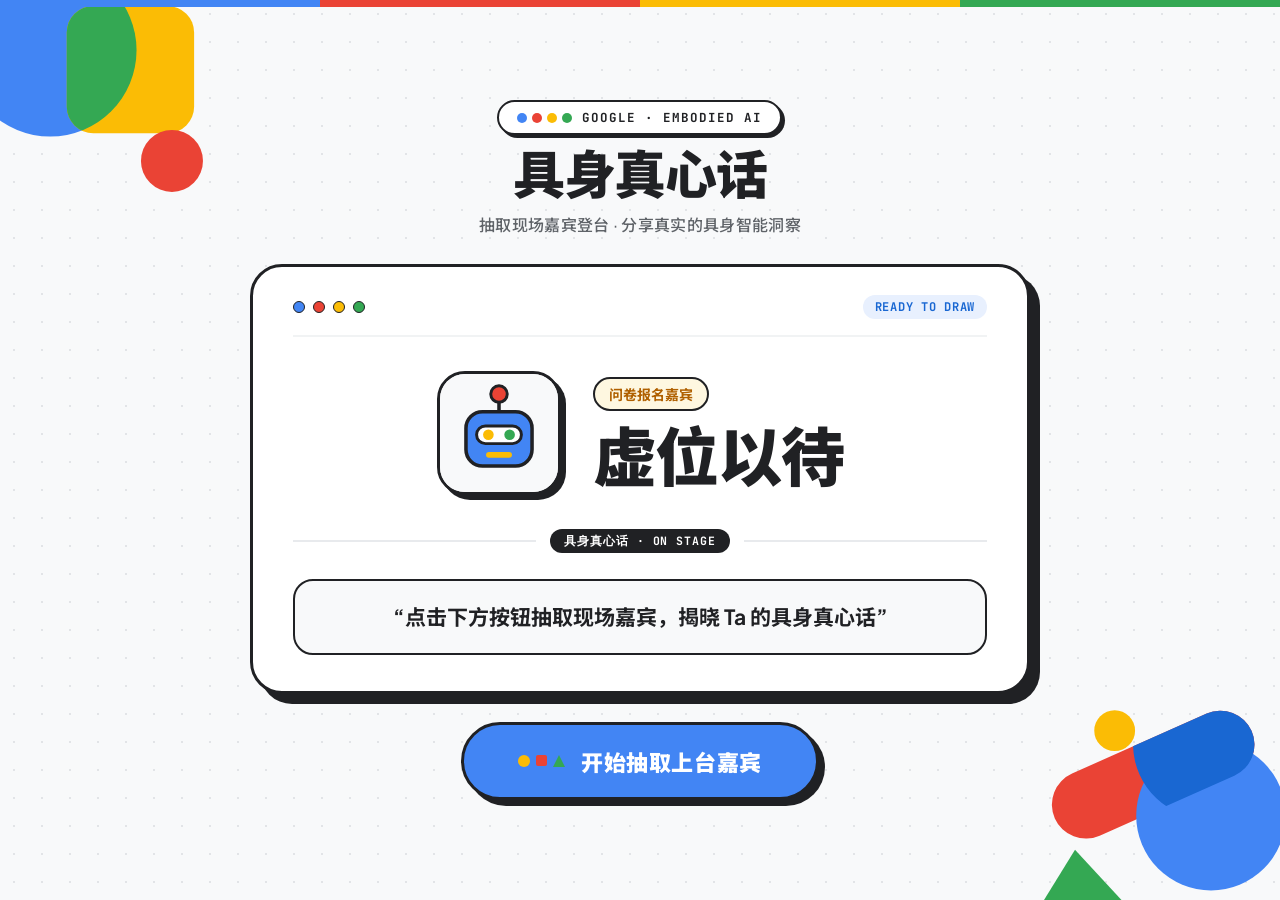
==== index.html @ 1a42426e "feat: Google Embodied AI Truth live stage lottery page" ====
<!DOCTYPE html>
<html lang="zh-CN">
<head>
  <meta charset="UTF-8" />
  <meta name="viewport" content="width=device-width, initial-scale=1.0" />
  <title>Google 具身真心话 · 现场抽选</title>
  <link rel="preconnect" href="https://fonts.googleapis.com">
  <link rel="preconnect" href="https://fonts.gstatic.com" crossorigin>
  <link href="https://fonts.googleapis.com/css2?family=JetBrains+Mono:wght@600;700&family=Noto+Sans+SC:wght@400;500;700;900&family=Plus+Jakarta+Sans:wght@700;800&display=swap" rel="stylesheet">
  <link rel="stylesheet" href="styles.css" />
</head>
<body>
  <!-- Subtle Swiss Grid & Google 4-Color Bauhaus Geometric Background -->
  <div class="bg-grid" aria-hidden="true"></div>

  <div class="bg-geometry" aria-hidden="true">
    <!-- Top Left Bauhaus Overlapping Shapes -->
    <svg class="geo-corner geo-tl" viewBox="0 0 280 280" fill="none">
      <circle cx="95" cy="95" r="78" fill="#4285F4" />
      <rect x="110" y="55" width="115" height="115" rx="24" fill="#FBBC05" />
      <clipPath id="tl-intersect">
        <circle cx="95" cy="95" r="78" />
      </clipPath>
      <rect x="110" y="55" width="115" height="115" rx="24" fill="#34A853" clip-path="url(#tl-intersect)" />
      <circle cx="205" cy="195" r="28" fill="#EA4335" />
    </svg>

    <!-- Bottom Right Bauhaus Overlapping Shapes -->
    <svg class="geo-corner geo-br" viewBox="0 0 300 260" fill="none">
      <rect x="45" y="110" width="190" height="60" rx="30" transform="rotate(-24 45 110)" fill="#EA4335" />
      <circle cx="195" cy="135" r="66" fill="#4285F4" />
      <clipPath id="br-intersect">
        <circle cx="195" cy="135" r="66" />
      </clipPath>
      <rect x="45" y="110" width="190" height="60" rx="30" transform="rotate(-24 45 110)" fill="#1967D2" clip-path="url(#br-intersect)" />
      <polygon points="75,165 135,230 35,230" fill="#34A853" />
      <circle cx="110" cy="60" r="18" fill="#FBBC05" />
    </svg>
  </div>

  <!-- 4-Color Top Bar -->
  <div class="top-color-bar">
    <span class="c-blue"></span>
    <span class="c-red"></span>
    <span class="c-yellow"></span>
    <span class="c-green"></span>
  </div>

  <!-- Confetti Canvas -->
  <canvas id="confetti-canvas"></canvas>

  <!-- Single Pure Main Stage -->
  <main class="main-screen">
    <!-- Header Title Area -->
    <header class="hero-header">
      <div class="brand-pill">
        <span class="g-dots">
          <i class="d-blue"></i>
          <i class="d-red"></i>
          <i class="d-yellow"></i>
          <i class="d-green"></i>
        </span>
        <span class="brand-text">GOOGLE · EMBODIED AI</span>
      </div>
      <h1 class="hero-title">具身真心话</h1>
      <p class="hero-subtitle">抽取现场嘉宾登台 · 分享真实的具身智能洞察</p>
    </header>

    <!-- Centerpiece Lottery Stage Card -->
    <section class="stage-card" id="stage-card">
      <!-- Top Decorative Geometric Header Strip -->
      <div class="card-top-strip">
        <div class="strip-dots">
          <span class="s-dot d-blue"></span>
          <span class="s-dot d-red"></span>
          <span class="s-dot d-yellow"></span>
          <span class="s-dot d-green"></span>
        </div>
        <span class="stage-status-tag" id="stage-status-tag">READY TO DRAW</span>
      </div>

      <!-- Main Speaker Display Area -->
      <div class="speaker-showcase">
        <div class="avatar-frame" id="avatar-frame">
          <!-- Bauhaus Embodied AI Geometric Avatar injected by JS -->
        </div>

        <div class="speaker-details">
          <div class="speaker-org-tag" id="speaker-org">问卷报名嘉宾</div>
          <div class="speaker-name" id="speaker-name">虚位以待</div>
        </div>
      </div>

      <!-- Divider with Geometric Node -->
      <div class="truth-divider">
        <span class="div-line"></span>
        <span class="div-badge">具身真心话 · ON STAGE</span>
        <span class="div-line"></span>
      </div>

      <!-- Embodied Truth Quote / Question Area -->
      <div class="truth-box" id="truth-box">
        <p class="truth-content" id="truth-content">
          “点击下方按钮抽取现场嘉宾，揭晓 Ta 的具身真心话”
        </p>
      </div>
    </section>

    <!-- Single Action Button -->
    <div class="action-area">
      <button class="draw-button" id="btn-draw">
        <span class="btn-shapes" aria-hidden="true">
          <i class="sh-circle"></i>
          <i class="sh-square"></i>
          <i class="sh-triangle"></i>
        </span>
        <span class="btn-label" id="btn-label">开始抽取上台嘉宾</span>
      </button>
    </div>
  </main>

  <script src="app.js"></script>
</body>
</html>
---- styles.css ----
:root {
  /* Official Google 4-Color Palette */
  --g-blue: #4285F4;
  --g-blue-dark: #1967D2;
  --g-blue-tint: #E8F0FE;

  --g-red: #EA4335;
  --g-red-dark: #C5221F;
  --g-red-tint: #FCE8E6;

  --g-yellow: #FBBC05;
  --g-yellow-dark: #EA8600;
  --g-yellow-tint: #FEF7E0;

  --g-green: #34A853;
  --g-green-dark: #137333;
  --g-green-tint: #E6F4EA;

  --bg-canvas: #F8F9FA;
  --surface-white: #FFFFFF;
  --border-dark: #202124;
  --border-light: #DADCE0;

  --text-main: #202124;
  --text-sub: #5F6368;

  --font-sans: 'Plus Jakarta Sans', 'Noto Sans SC', -apple-system, BlinkMacSystemFont, sans-serif;
  --font-mono: 'JetBrains Mono', monospace;
}

* {
  box-sizing: border-box;
  margin: 0;
  padding: 0;
}

html, body {
  width: 100%;
  height: 100%;
  font-family: var(--font-sans);
  background-color: var(--bg-canvas);
  color: var(--text-main);
  overflow: hidden;
  -webkit-font-smoothing: antialiased;
}

/* Subtle Swiss Dot Grid */
.bg-grid {
  position: fixed;
  inset: 0;
  background-image: radial-gradient(#DADCE0 1.5px, transparent 1.5px);
  background-size: 28px 28px;
  opacity: 0.75;
  pointer-events: none;
  z-index: 0;
}

/* Bauhaus Geometric Corner Art */
.bg-geometry {
  position: fixed;
  inset: 0;
  pointer-events: none;
  z-index: 1;
}

.geo-corner {
  position: absolute;
  transition: transform 0.7s cubic-bezier(0.34, 1.56, 0.64, 1);
}

.geo-tl {
  width: 310px;
  height: 310px;
  top: -55px;
  left: -55px;
}

.geo-br {
  width: 340px;
  height: 300px;
  bottom: -60px;
  right: -50px;
}

body.is-rolling .geo-tl {
  transform: rotate(14deg) scale(1.07);
}

body.is-rolling .geo-br {
  transform: rotate(-14deg) scale(1.07);
}

/* Top 4-Color Ribbon */
.top-color-bar {
  position: fixed;
  top: 0;
  left: 0;
  right: 0;
  height: 7px;
  display: grid;
  grid-template-columns: repeat(4, 1fr);
  z-index: 20;
}

.c-blue, .d-blue { background: var(--g-blue); }
.c-red, .d-red { background: var(--g-red); }
.c-yellow, .d-yellow { background: var(--g-yellow); }
.c-green, .d-green { background: var(--g-green); }

/* Confetti Canvas */
#confetti-canvas {
  position: fixed;
  inset: 0;
  width: 100%;
  height: 100%;
  pointer-events: none;
  z-index: 999;
}

/* Main Centered Screen */
.main-screen {
  position: relative;
  z-index: 10;
  width: 100%;
  height: 100%;
  max-width: 960px;
  margin: 0 auto;
  padding: 36px 28px;
  display: flex;
  flex-direction: column;
  align-items: center;
  justify-content: center;
  gap: 28px;
}

/* Header Section */
.hero-header {
  text-align: center;
  display: flex;
  flex-direction: column;
  align-items: center;
  gap: 10px;
}

.brand-pill {
  display: inline-flex;
  align-items: center;
  gap: 10px;
  padding: 7px 18px;
  background: var(--surface-white);
  border: 2px solid var(--border-dark);
  border-radius: 999px;
  box-shadow: 3px 3px 0 var(--border-dark);
}

.g-dots {
  display: inline-flex;
  align-items: center;
  gap: 5px;
}

.g-dots i {
  width: 10px;
  height: 10px;
  border-radius: 50%;
  display: inline-block;
}

.brand-text {
  font-family: var(--font-mono);
  font-size: 12.5px;
  font-weight: 700;
  letter-spacing: 0.08em;
  color: var(--text-main);
}

.hero-title {
  font-size: 52px;
  font-weight: 900;
  letter-spacing: -0.02em;
  line-height: 1.1;
  color: var(--text-main);
}

.hero-subtitle {
  font-size: 16px;
  font-weight: 500;
  color: var(--text-sub);
  letter-spacing: 0.02em;
}

/* Centerpiece Stage Card */
.stage-card {
  width: 100%;
  max-width: 780px;
  background: var(--surface-white);
  border: 3px solid var(--border-dark);
  border-radius: 32px;
  box-shadow: 10px 10px 0 var(--border-dark);
  padding: 28px 40px 36px;
  display: flex;
  flex-direction: column;
  gap: 26px;
  position: relative;
  transition: transform 0.35s cubic-bezier(0.34, 1.56, 0.64, 1), box-shadow 0.35s ease;
}

.stage-card.winner-locked {
  animation: cardPop 0.55s cubic-bezier(0.34, 1.56, 0.64, 1);
}

.stage-card.accent-blue { box-shadow: 10px 10px 0 var(--g-blue); }
.stage-card.accent-red { box-shadow: 10px 10px 0 var(--g-red); }
.stage-card.accent-yellow { box-shadow: 10px 10px 0 var(--g-yellow); }
.stage-card.accent-green { box-shadow: 10px 10px 0 var(--g-green); }

@keyframes cardPop {
  0% { transform: scale(0.94); }
  60% { transform: scale(1.02); }
  100% { transform: scale(1); }
}

/* Top Strip inside Stage Card */
.card-top-strip {
  display: flex;
  align-items: center;
  justify-content: space-between;
  padding-bottom: 16px;
  border-bottom: 2px solid #F1F3F4;
}

.strip-dots {
  display: flex;
  align-items: center;
  gap: 8px;
}

.s-dot {
  width: 12px;
  height: 12px;
  border-radius: 50%;
  border: 1.5px solid var(--border-dark);
}

.stage-status-tag {
  font-family: var(--font-mono);
  font-size: 12px;
  font-weight: 700;
  letter-spacing: 0.06em;
  padding: 4px 12px;
  border-radius: 999px;
  background: var(--g-blue-tint);
  color: var(--g-blue-dark);
}

/* Speaker Display Area */
.speaker-showcase {
  display: flex;
  align-items: center;
  justify-content: center;
  gap: 32px;
  padding: 8px 0;
}

.avatar-frame {
  width: 124px;
  height: 124px;
  min-width: 124px;
  border-radius: 28px;
  border: 3px solid var(--border-dark);
  background: var(--bg-canvas);
  box-shadow: 5px 5px 0 var(--border-dark);
  overflow: hidden;
  display: flex;
  align-items: center;
  justify-content: center;
}

.speaker-details {
  display: flex;
  flex-direction: column;
  align-items: flex-start;
  gap: 10px;
  min-width: 240px;
}

.speaker-org-tag {
  display: inline-flex;
  align-items: center;
  padding: 5px 14px;
  border-radius: 999px;
  border: 2px solid var(--border-dark);
  font-size: 14px;
  font-weight: 700;
  background: var(--g-yellow-tint);
  color: #B06000;
}

.speaker-org-tag.tag-blue { background: var(--g-blue-tint); color: var(--g-blue-dark); }
.speaker-org-tag.tag-red { background: var(--g-red-tint); color: var(--g-red-dark); }
.speaker-org-tag.tag-yellow { background: var(--g-yellow-tint); color: #B06000; }
.speaker-org-tag.tag-green { background: var(--g-green-tint); color: var(--g-green-dark); }

.speaker-name {
  font-size: 64px;
  font-weight: 900;
  line-height: 1.08;
  letter-spacing: -0.02em;
  color: var(--text-main);
}

/* Divider */
.truth-divider {
  display: flex;
  align-items: center;
  gap: 14px;
}

.div-line {
  flex: 1;
  height: 2px;
  background: #E8EAED;
}

.div-badge {
  font-family: var(--font-mono);
  font-size: 11.5px;
  font-weight: 700;
  letter-spacing: 0.08em;
  padding: 4px 14px;
  border-radius: 999px;
  background: var(--text-main);
  color: #FFFFFF;
}

/* Embodied Truth Box */
.truth-box {
  background: var(--bg-canvas);
  border: 2px solid var(--border-dark);
  border-radius: 20px;
  padding: 20px 26px;
  text-align: center;
  position: relative;
}

.truth-content {
  font-size: 21px;
  font-weight: 700;
  line-height: 1.5;
  color: var(--text-main);
}

/* Action Button */
.action-area {
  display: flex;
  flex-direction: column;
  align-items: center;
}

.draw-button {
  display: inline-flex;
  align-items: center;
  justify-content: center;
  gap: 16px;
  padding: 20px 54px;
  border-radius: 999px;
  border: 3px solid var(--border-dark);
  background: var(--g-blue);
  color: #FFFFFF;
  font-family: var(--font-sans);
  font-size: 22px;
  font-weight: 900;
  letter-spacing: 0.03em;
  cursor: pointer;
  box-shadow: 6px 6px 0 var(--border-dark);
  transition: all 0.18s cubic-bezier(0.34, 1.56, 0.64, 1);
}

.draw-button:hover {
  transform: translate(-2px, -2px);
  box-shadow: 8px 8px 0 var(--border-dark);
  background: #3367D6;
}

.draw-button:active {
  transform: translate(2px, 2px);
  box-shadow: 2px 2px 0 var(--border-dark);
}

.draw-button.is-rolling {
  background: var(--g-red);
}

.btn-shapes {
  display: inline-flex;
  align-items: center;
  gap: 6px;
}

.sh-circle {
  width: 12px;
  height: 12px;
  border-radius: 50%;
  background: var(--g-yellow);
  display: inline-block;
}

.sh-square {
  width: 11px;
  height: 11px;
  border-radius: 2px;
  background: var(--g-red);
  display: inline-block;
}

.draw-button.is-rolling .sh-square {
  background: #FFFFFF;
}

.sh-triangle {
  width: 0;
  height: 0;
  border-left: 6.5px solid transparent;
  border-right: 6.5px solid transparent;
  border-bottom: 12px solid var(--g-green);
  display: inline-block;
}

@media (max-width: 680px) {
  .hero-title { font-size: 38px; }
  .stage-card { padding: 22px; }
  .speaker-showcase { flex-direction: column; text-align: center; gap: 16px; }
  .speaker-details { align-items: center; }
  .speaker-name { font-size: 44px; }
  .truth-content { font-size: 17px; }
  .draw-button { padding: 16px 36px; font-size: 18px; }
}
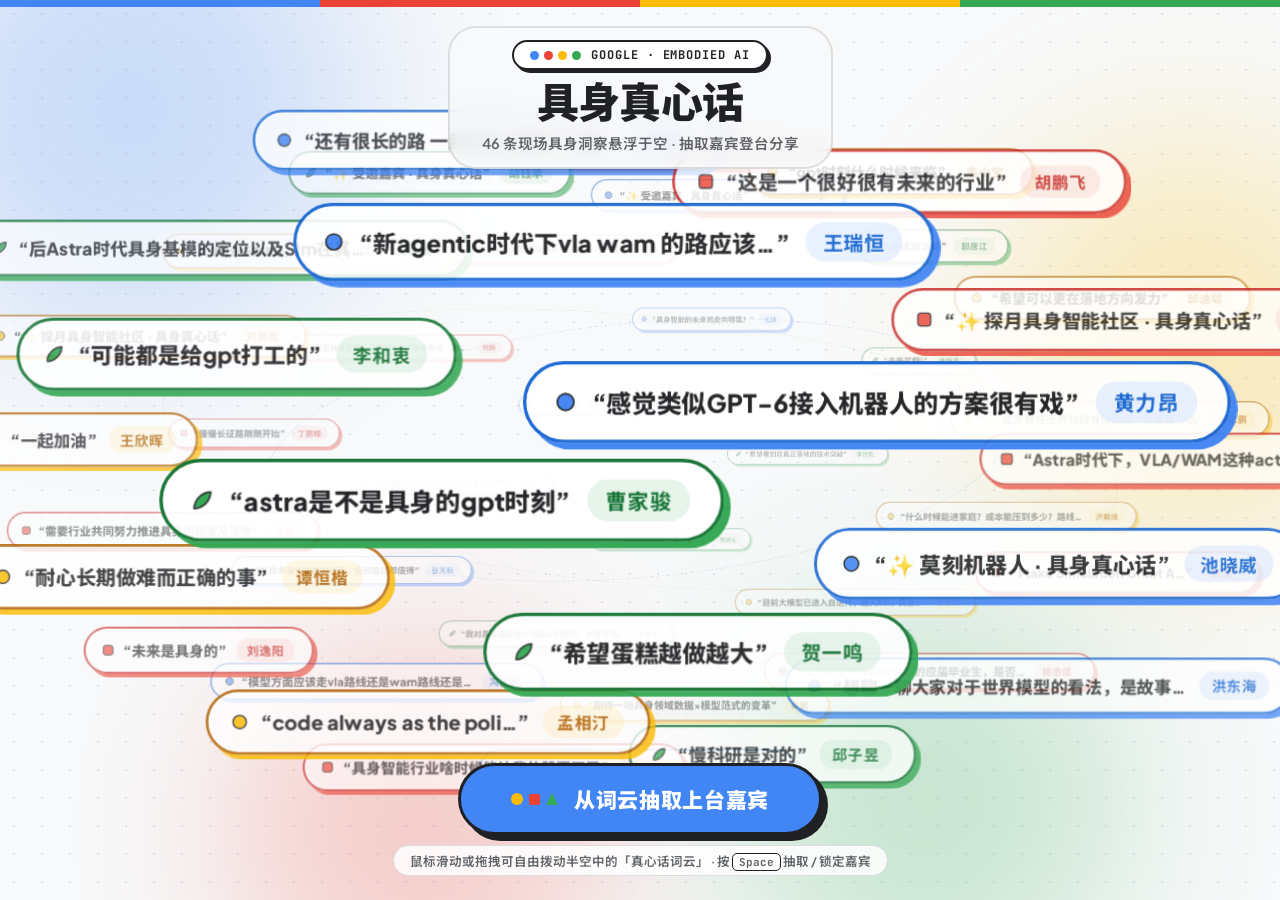
==== commit 5addc0b3: "feat: add Google 4-color 3D floating Embodied Truth word cloud" ====
--- a/index.html
+++ b/index.html
@@ -3,42 +3,23 @@
 <head>
   <meta charset="UTF-8" />
   <meta name="viewport" content="width=device-width, initial-scale=1.0" />
-  <title>Google 具身真心话 · 现场抽选</title>
+  <title>Google 具身真心话 · 3D 悬浮词云抽选</title>
   <link rel="preconnect" href="https://fonts.googleapis.com">
   <link rel="preconnect" href="https://fonts.gstatic.com" crossorigin>
   <link href="https://fonts.googleapis.com/css2?family=JetBrains+Mono:wght@600;700&family=Noto+Sans+SC:wght@400;500;700;900&family=Plus+Jakarta+Sans:wght@700;800&display=swap" rel="stylesheet">
   <link rel="stylesheet" href="styles.css" />
 </head>
 <body>
-  <!-- Subtle Swiss Grid & Google 4-Color Bauhaus Geometric Background -->
+  <!-- Subtle Swiss Dot Grid & Google 4-Color Bauhaus Ambient Accents -->
   <div class="bg-grid" aria-hidden="true"></div>
-
-  <div class="bg-geometry" aria-hidden="true">
-    <!-- Top Left Bauhaus Overlapping Shapes -->
-    <svg class="geo-corner geo-tl" viewBox="0 0 280 280" fill="none">
-      <circle cx="95" cy="95" r="78" fill="#4285F4" />
-      <rect x="110" y="55" width="115" height="115" rx="24" fill="#FBBC05" />
-      <clipPath id="tl-intersect">
-        <circle cx="95" cy="95" r="78" />
-      </clipPath>
-      <rect x="110" y="55" width="115" height="115" rx="24" fill="#34A853" clip-path="url(#tl-intersect)" />
-      <circle cx="205" cy="195" r="28" fill="#EA4335" />
-    </svg>
-
-    <!-- Bottom Right Bauhaus Overlapping Shapes -->
-    <svg class="geo-corner geo-br" viewBox="0 0 300 260" fill="none">
-      <rect x="45" y="110" width="190" height="60" rx="30" transform="rotate(-24 45 110)" fill="#EA4335" />
-      <circle cx="195" cy="135" r="66" fill="#4285F4" />
-      <clipPath id="br-intersect">
-        <circle cx="195" cy="135" r="66" />
-      </clipPath>
-      <rect x="45" y="110" width="190" height="60" rx="30" transform="rotate(-24 45 110)" fill="#1967D2" clip-path="url(#br-intersect)" />
-      <polygon points="75,165 135,230 35,230" fill="#34A853" />
-      <circle cx="110" cy="60" r="18" fill="#FBBC05" />
-    </svg>
+  <div class="bg-ambient-glow" aria-hidden="true">
+    <span class="glow-orb orb-blue"></span>
+    <span class="glow-orb orb-yellow"></span>
+    <span class="glow-orb orb-red"></span>
+    <span class="glow-orb orb-green"></span>
   </div>
 
-  <!-- 4-Color Top Bar -->
+  <!-- 4-Color Google Top Ribbon -->
   <div class="top-color-bar">
     <span class="c-blue"></span>
     <span class="c-red"></span>
@@ -49,9 +30,20 @@
   <!-- Confetti Canvas -->
   <canvas id="confetti-canvas"></canvas>
 
-  <!-- Single Pure Main Stage -->
-  <main class="main-screen">
-    <!-- Header Title Area -->
+  <!-- 3D Floating Truth Word Cloud Space (Full Viewport Mid-Air Orbit) -->
+  <div class="cloud-viewport" id="cloud-viewport" aria-label="具身真心话 3D 悬浮词云空间">
+    <!-- Subtle 3D Orbital Rings in Background -->
+    <div class="orbital-rings" aria-hidden="true">
+      <div class="ring ring-1"></div>
+      <div class="ring ring-2"></div>
+    </div>
+    <!-- 3D Floating Quote Capsules Container -->
+    <div class="cloud-stage-3d" id="cloud-stage-3d"></div>
+  </div>
+
+  <!-- Foreground UI Layer (Header, Spotlight Winner Card, Bottom Action Button) -->
+  <main class="ui-overlay">
+    <!-- Top Header -->
     <header class="hero-header">
       <div class="brand-pill">
         <span class="g-dots">
@@ -63,60 +55,61 @@
         <span class="brand-text">GOOGLE · EMBODIED AI</span>
       </div>
       <h1 class="hero-title">具身真心话</h1>
-      <p class="hero-subtitle">抽取现场嘉宾登台 · 分享真实的具身智能洞察</p>
+      <p class="hero-subtitle">46 条现场具身洞察悬浮于空 · 抽取嘉宾登台分享</p>
     </header>
 
-    <!-- Centerpiece Lottery Stage Card -->
-    <section class="stage-card" id="stage-card">
-      <!-- Top Decorative Geometric Header Strip -->
-      <div class="card-top-strip">
-        <div class="strip-dots">
-          <span class="s-dot d-blue"></span>
-          <span class="s-dot d-red"></span>
-          <span class="s-dot d-yellow"></span>
-          <span class="s-dot d-green"></span>
-        </div>
-        <span class="stage-status-tag" id="stage-status-tag">READY TO DRAW</span>
-      </div>
+    <!-- Center Spotlight Area (Hidden or Minimized in pure Cloud View, Pops Out from 3D Cloud on Draw) -->
+    <section class="spotlight-zone" id="spotlight-zone">
+      <div class="stage-card is-hidden" id="stage-card">
+        <!-- Close / Back to Pure 3D Cloud Button -->
+        <button class="btn-minimize-card" id="btn-minimize-card" title="收起卡片，观赏全景 3D 悬浮词云 (Esc)">
+          <span>✕ 回到全景词云</span>
+        </button>
 
-      <!-- Main Speaker Display Area -->
-      <div class="speaker-showcase">
-        <div class="avatar-frame" id="avatar-frame">
-          <!-- Bauhaus Embodied AI Geometric Avatar injected by JS -->
+        <div class="card-top-strip">
+          <div class="strip-dots">
+            <span class="s-dot d-blue"></span>
+            <span class="s-dot d-red"></span>
+            <span class="s-dot d-yellow"></span>
+            <span class="s-dot d-green"></span>
+          </div>
+          <span class="stage-status-tag" id="stage-status-tag">ON STAGE · 登台分享</span>
         </div>
 
-        <div class="speaker-details">
-          <div class="speaker-org-tag" id="speaker-org">问卷报名嘉宾</div>
-          <div class="speaker-name" id="speaker-name">虚位以待</div>
+        <div class="speaker-showcase">
+          <div class="avatar-frame" id="avatar-frame"></div>
+          <div class="speaker-details">
+            <div class="speaker-org-tag" id="speaker-org">参会嘉宾</div>
+            <div class="speaker-name" id="speaker-name">虚位以待</div>
+          </div>
         </div>
-      </div>
 
-      <!-- Divider with Geometric Node -->
-      <div class="truth-divider">
-        <span class="div-line"></span>
-        <span class="div-badge">具身真心话 · ON STAGE</span>
-        <span class="div-line"></span>
-      </div>
+        <div class="truth-divider">
+          <span class="div-line"></span>
+          <span class="div-badge">具身真心话 · EMBODIED TRUTH</span>
+          <span class="div-line"></span>
+        </div>
 
-      <!-- Embodied Truth Quote / Question Area -->
-      <div class="truth-box" id="truth-box">
-        <p class="truth-content" id="truth-content">
-          “点击下方按钮抽取现场嘉宾，揭晓 Ta 的具身真心话”
-        </p>
+        <div class="truth-box" id="truth-box">
+          <p class="truth-content" id="truth-content"></p>
+        </div>
       </div>
     </section>
 
-    <!-- Single Action Button -->
-    <div class="action-area">
+    <!-- Bottom Action Control -->
+    <footer class="action-area">
       <button class="draw-button" id="btn-draw">
         <span class="btn-shapes" aria-hidden="true">
           <i class="sh-circle"></i>
           <i class="sh-square"></i>
           <i class="sh-triangle"></i>
         </span>
-        <span class="btn-label" id="btn-label">开始抽取上台嘉宾</span>
+        <span class="btn-label" id="btn-label">从词云抽取上台嘉宾</span>
       </button>
-    </div>
+      <div class="cloud-tip">
+        鼠标滑动或拖拽可自由拨动半空中的「真心话词云」 · 按 <kbd>Space</kbd> 抽取 / 锁定嘉宾
+      </div>
+    </footer>
   </main>
 
   <script src="app.js"></script>
--- a/styles.css
+++ b/styles.css
@@ -41,6 +41,7 @@
   background-color: var(--bg-canvas);
   color: var(--text-main);
   overflow: hidden;
+  user-select: none;
   -webkit-font-smoothing: antialiased;
 }
 
@@ -48,46 +49,59 @@
 .bg-grid {
   position: fixed;
   inset: 0;
-  background-image: radial-gradient(#DADCE0 1.5px, transparent 1.5px);
+  background-image: radial-gradient(#DADCE0 1.4px, transparent 1.4px);
   background-size: 28px 28px;
   opacity: 0.75;
   pointer-events: none;
   z-index: 0;
 }
 
-/* Bauhaus Geometric Corner Art */
-.bg-geometry {
+/* Soft Google 4-Color Ambient Atmospheric Halos */
+.bg-ambient-glow {
   position: fixed;
   inset: 0;
   pointer-events: none;
-  z-index: 1;
-}
-
-.geo-corner {
+  z-index: 0;
+  overflow: hidden;
+}
+
+.glow-orb {
   position: absolute;
-  transition: transform 0.7s cubic-bezier(0.34, 1.56, 0.64, 1);
-}
-
-.geo-tl {
-  width: 310px;
-  height: 310px;
-  top: -55px;
-  left: -55px;
-}
-
-.geo-br {
-  width: 340px;
-  height: 300px;
-  bottom: -60px;
-  right: -50px;
-}
-
-body.is-rolling .geo-tl {
-  transform: rotate(14deg) scale(1.07);
-}
-
-body.is-rolling .geo-br {
-  transform: rotate(-14deg) scale(1.07);
+  border-radius: 50%;
+  filter: blur(85px);
+  opacity: 0.24;
+}
+
+.orb-blue {
+  width: 460px;
+  height: 460px;
+  background: var(--g-blue);
+  top: -120px;
+  left: -100px;
+}
+
+.orb-yellow {
+  width: 420px;
+  height: 420px;
+  background: var(--g-yellow);
+  top: 15%;
+  right: -120px;
+}
+
+.orb-red {
+  width: 380px;
+  height: 380px;
+  background: var(--g-red);
+  bottom: -120px;
+  left: 18%;
+}
+
+.orb-green {
+  width: 400px;
+  height: 400px;
+  background: var(--g-green);
+  bottom: -100px;
+  right: 12%;
 }
 
 /* Top 4-Color Ribbon */
@@ -99,7 +113,7 @@
   height: 7px;
   display: grid;
   grid-template-columns: repeat(4, 1fr);
-  z-index: 20;
+  z-index: 50;
 }
 
 .c-blue, .d-blue { background: var(--g-blue); }
@@ -117,36 +131,211 @@
   z-index: 999;
 }
 
-/* Main Centered Screen */
-.main-screen {
-  position: relative;
-  z-index: 10;
+/* ==========================================================================
+   3D Floating Word Cloud Viewport (Mid-Air Space)
+   ========================================================================== */
+.cloud-viewport {
+  position: fixed;
+  inset: 0;
   width: 100%;
   height: 100%;
-  max-width: 960px;
-  margin: 0 auto;
-  padding: 36px 28px;
+  perspective: 1100px;
+  overflow: hidden;
+  z-index: 4;
+  cursor: grab;
+  transition: filter 0.45s ease, opacity 0.45s ease;
+}
+
+.cloud-viewport:active {
+  cursor: grabbing;
+}
+
+/* When Spotlight Winner Card is open, softly dim the background cloud so center card pops while cloud still orbits visibly around it */
+body.card-open .cloud-viewport {
+  opacity: 0.55;
+}
+
+/* Subtle 3D Orbital Guide Rings */
+.orbital-rings {
+  position: absolute;
+  inset: 0;
+  display: flex;
+  align-items: center;
+  justify-content: center;
+  pointer-events: none;
+}
+
+.orbital-rings .ring {
+  position: absolute;
+  border-radius: 50%;
+  border: 1.5px dashed rgba(66, 133, 244, 0.22);
+}
+
+.orbital-rings .ring-1 {
+  width: 760px;
+  height: 440px;
+  transform: rotateX(55deg) rotateZ(-12deg);
+}
+
+.orbital-rings .ring-2 {
+  width: 980px;
+  height: 560px;
+  border-color: rgba(52, 168, 83, 0.18);
+  transform: rotateX(62deg) rotateZ(16deg);
+}
+
+.cloud-stage-3d {
+  position: absolute;
+  width: 100%;
+  height: 100%;
+  transform-style: preserve-3d;
+}
+
+/* Individual Floating Truth Phrase Capsule in Mid-Air */
+.cloud-tag {
+  position: absolute;
+  left: 50%;
+  top: 50%;
+  display: inline-flex;
+  align-items: center;
+  gap: 10px;
+  padding: 10px 18px;
+  border-radius: 999px;
+  background: rgba(255, 255, 255, 0.94);
+  border: 2px solid var(--border-dark);
+  box-shadow: 4px 4px 0 var(--border-dark), 0 10px 24px rgba(32, 33, 36, 0.08);
+  white-space: nowrap;
+  max-width: 440px;
+  cursor: pointer;
+  will-change: transform, opacity, filter;
+  transition: background-color 0.2s ease, border-color 0.2s ease, box-shadow 0.2s ease;
+}
+
+.cloud-tag:hover {
+  background: #FFFFFF !important;
+  border-color: var(--g-blue) !important;
+  box-shadow: 6px 6px 0 var(--g-blue), 0 14px 28px rgba(66, 133, 244, 0.22) !important;
+  z-index: 900 !important;
+}
+
+/* 4-Color Google Variants for Floating Cloud Tags */
+.cloud-tag.tag-theme-blue {
+  border-color: var(--g-blue-dark);
+  box-shadow: 4px 4px 0 var(--g-blue);
+}
+.cloud-tag.tag-theme-red {
+  border-color: var(--g-red-dark);
+  box-shadow: 4px 4px 0 var(--g-red);
+}
+.cloud-tag.tag-theme-yellow {
+  border-color: #B06000;
+  box-shadow: 4px 4px 0 var(--g-yellow);
+}
+.cloud-tag.tag-theme-green {
+  border-color: var(--g-green-dark);
+  box-shadow: 4px 4px 0 var(--g-green);
+}
+
+/* Highlight flash during lottery spin */
+.cloud-tag.is-flashing {
+  background: var(--g-yellow) !important;
+  color: var(--text-main) !important;
+  border-color: var(--border-dark) !important;
+  box-shadow: 6px 6px 0 var(--border-dark), 0 0 28px rgba(251, 188, 5, 0.75) !important;
+}
+
+/* Geometric Shape Indicator inside Floating Tag */
+.tag-geo-dot {
+  width: 11px;
+  height: 11px;
+  flex-shrink: 0;
+  display: inline-block;
+  border: 1.5px solid var(--border-dark);
+}
+
+.tag-theme-blue .tag-geo-dot {
+  background: var(--g-blue);
+  border-radius: 50%;
+}
+.tag-theme-red .tag-geo-dot {
+  background: var(--g-red);
+  border-radius: 3px;
+}
+.tag-theme-yellow .tag-geo-dot {
+  background: var(--g-yellow);
+  border-radius: 50%;
+}
+.tag-theme-green .tag-geo-dot {
+  background: var(--g-green);
+  border-radius: 999px 2px 999px 2px;
+}
+
+.tag-quote {
+  font-size: 15px;
+  font-weight: 800;
+  color: var(--text-main);
+  overflow: hidden;
+  text-overflow: ellipsis;
+  max-width: 310px;
+}
+
+.tag-author {
+  font-size: 12.5px;
+  font-weight: 700;
+  padding: 2px 10px;
+  border-radius: 999px;
+  background: var(--bg-canvas);
+  border: 1.5px solid var(--border-light);
+  color: var(--text-sub);
+  flex-shrink: 0;
+}
+
+.tag-theme-blue .tag-author { background: var(--g-blue-tint); color: var(--g-blue-dark); border-color: transparent; }
+.tag-theme-red .tag-author { background: var(--g-red-tint); color: var(--g-red-dark); border-color: transparent; }
+.tag-theme-yellow .tag-author { background: var(--g-yellow-tint); color: #B06000; border-color: transparent; }
+.tag-theme-green .tag-author { background: var(--g-green-tint); color: var(--g-green-dark); border-color: transparent; }
+
+/* ==========================================================================
+   Foreground UI Overlay (Header + Center Spotlight Card + Bottom Button)
+   ========================================================================== */
+.ui-overlay {
+  position: relative;
+  z-index: 20;
+  width: 100%;
+  height: 100%;
+  padding: 26px 28px 24px;
   display: flex;
   flex-direction: column;
   align-items: center;
-  justify-content: center;
-  gap: 28px;
-}
-
-/* Header Section */
+  justify-content: space-between;
+  pointer-events: none; /* Let mouse drag pass through to 3D cloud in empty areas */
+}
+
+.hero-header,
+.action-area,
+.stage-card:not(.is-hidden) {
+  pointer-events: auto;
+}
+
+/* Top Header */
 .hero-header {
   text-align: center;
   display: flex;
   flex-direction: column;
   align-items: center;
-  gap: 10px;
+  gap: 8px;
+  background: rgba(248, 249, 250, 0.82);
+  backdrop-filter: blur(10px);
+  padding: 12px 32px 14px;
+  border-radius: 28px;
+  border: 2px solid rgba(32, 33, 36, 0.12);
 }
 
 .brand-pill {
   display: inline-flex;
   align-items: center;
   gap: 10px;
-  padding: 7px 18px;
+  padding: 5px 16px;
   background: var(--surface-white);
   border: 2px solid var(--border-dark);
   border-radius: 999px;
@@ -160,22 +349,22 @@
 }
 
 .g-dots i {
-  width: 10px;
-  height: 10px;
+  width: 9px;
+  height: 9px;
   border-radius: 50%;
   display: inline-block;
 }
 
 .brand-text {
   font-family: var(--font-mono);
-  font-size: 12.5px;
+  font-size: 12px;
   font-weight: 700;
   letter-spacing: 0.08em;
   color: var(--text-main);
 }
 
 .hero-title {
-  font-size: 52px;
+  font-size: 42px;
   font-weight: 900;
   letter-spacing: -0.02em;
   line-height: 1.1;
@@ -183,56 +372,101 @@
 }
 
 .hero-subtitle {
-  font-size: 16px;
-  font-weight: 500;
+  font-size: 14.5px;
+  font-weight: 600;
   color: var(--text-sub);
-  letter-spacing: 0.02em;
-}
-
-/* Centerpiece Stage Card */
+}
+
+/* Center Spotlight Zone */
+.spotlight-zone {
+  width: 100%;
+  max-width: 760px;
+  display: flex;
+  align-items: center;
+  justify-content: center;
+}
+
 .stage-card {
   width: 100%;
-  max-width: 780px;
-  background: var(--surface-white);
+  background: rgba(255, 255, 255, 0.97);
+  backdrop-filter: blur(14px);
   border: 3px solid var(--border-dark);
   border-radius: 32px;
-  box-shadow: 10px 10px 0 var(--border-dark);
-  padding: 28px 40px 36px;
+  box-shadow: 12px 12px 0 var(--border-dark), 0 24px 60px rgba(32, 33, 36, 0.18);
+  padding: 26px 38px 34px;
   display: flex;
   flex-direction: column;
-  gap: 26px;
+  gap: 22px;
   position: relative;
-  transition: transform 0.35s cubic-bezier(0.34, 1.56, 0.64, 1), box-shadow 0.35s ease;
+  transition: all 0.42s cubic-bezier(0.34, 1.56, 0.64, 1);
+  transform-origin: center center;
+}
+
+.stage-card.is-hidden {
+  opacity: 0;
+  transform: scale(0.55) translateY(30px);
+  pointer-events: none;
 }
 
 .stage-card.winner-locked {
-  animation: cardPop 0.55s cubic-bezier(0.34, 1.56, 0.64, 1);
-}
-
-.stage-card.accent-blue { box-shadow: 10px 10px 0 var(--g-blue); }
-.stage-card.accent-red { box-shadow: 10px 10px 0 var(--g-red); }
-.stage-card.accent-yellow { box-shadow: 10px 10px 0 var(--g-yellow); }
-.stage-card.accent-green { box-shadow: 10px 10px 0 var(--g-green); }
-
-@keyframes cardPop {
-  0% { transform: scale(0.94); }
-  60% { transform: scale(1.02); }
-  100% { transform: scale(1); }
-}
-
-/* Top Strip inside Stage Card */
+  animation: flyFromCloud 0.55s cubic-bezier(0.34, 1.56, 0.64, 1);
+}
+
+.stage-card.accent-blue { box-shadow: 12px 12px 0 var(--g-blue), 0 24px 60px rgba(66, 133, 244, 0.22); }
+.stage-card.accent-red { box-shadow: 12px 12px 0 var(--g-red), 0 24px 60px rgba(234, 67, 53, 0.22); }
+.stage-card.accent-yellow { box-shadow: 12px 12px 0 var(--g-yellow), 0 24px 60px rgba(251, 188, 5, 0.25); }
+.stage-card.accent-green { box-shadow: 12px 12px 0 var(--g-green), 0 24px 60px rgba(52, 168, 83, 0.22); }
+
+@keyframes flyFromCloud {
+  0% {
+    opacity: 0;
+    transform: scale(0.35) translateZ(-200px);
+  }
+  70% {
+    opacity: 1;
+    transform: scale(1.03) translateZ(0);
+  }
+  100% {
+    opacity: 1;
+    transform: scale(1) translateZ(0);
+  }
+}
+
+/* Minimize / Back to Cloud Button */
+.btn-minimize-card {
+  position: absolute;
+  top: 22px;
+  right: 26px;
+  padding: 6px 14px;
+  border-radius: 999px;
+  border: 2px solid var(--border-dark);
+  background: var(--bg-canvas);
+  font-family: var(--font-sans);
+  font-size: 12.5px;
+  font-weight: 800;
+  color: var(--text-main);
+  cursor: pointer;
+  transition: all 0.2s ease;
+}
+
+.btn-minimize-card:hover {
+  background: var(--g-yellow);
+  transform: translateY(-1px);
+  box-shadow: 2px 2px 0 var(--border-dark);
+}
+
 .card-top-strip {
   display: flex;
   align-items: center;
-  justify-content: space-between;
-  padding-bottom: 16px;
+  gap: 14px;
+  padding-bottom: 14px;
   border-bottom: 2px solid #F1F3F4;
 }
 
 .strip-dots {
   display: flex;
   align-items: center;
-  gap: 8px;
+  gap: 7px;
 }
 
 .s-dot {
@@ -253,20 +487,18 @@
   color: var(--g-blue-dark);
 }
 
-/* Speaker Display Area */
 .speaker-showcase {
   display: flex;
   align-items: center;
   justify-content: center;
-  gap: 32px;
-  padding: 8px 0;
+  gap: 28px;
 }
 
 .avatar-frame {
-  width: 124px;
-  height: 124px;
-  min-width: 124px;
-  border-radius: 28px;
+  width: 116px;
+  height: 116px;
+  min-width: 116px;
+  border-radius: 26px;
   border: 3px solid var(--border-dark);
   background: var(--bg-canvas);
   box-shadow: 5px 5px 0 var(--border-dark);
@@ -280,8 +512,7 @@
   display: flex;
   flex-direction: column;
   align-items: flex-start;
-  gap: 10px;
-  min-width: 240px;
+  gap: 8px;
 }
 
 .speaker-org-tag {
@@ -290,7 +521,7 @@
   padding: 5px 14px;
   border-radius: 999px;
   border: 2px solid var(--border-dark);
-  font-size: 14px;
+  font-size: 13.5px;
   font-weight: 700;
   background: var(--g-yellow-tint);
   color: #B06000;
@@ -302,14 +533,13 @@
 .speaker-org-tag.tag-green { background: var(--g-green-tint); color: var(--g-green-dark); }
 
 .speaker-name {
-  font-size: 64px;
+  font-size: 58px;
   font-weight: 900;
   line-height: 1.08;
   letter-spacing: -0.02em;
   color: var(--text-main);
 }
 
-/* Divider */
 .truth-divider {
   display: flex;
   align-items: center;
@@ -324,7 +554,7 @@
 
 .div-badge {
   font-family: var(--font-mono);
-  font-size: 11.5px;
+  font-size: 11px;
   font-weight: 700;
   letter-spacing: 0.08em;
   padding: 4px 14px;
@@ -333,28 +563,27 @@
   color: #FFFFFF;
 }
 
-/* Embodied Truth Box */
 .truth-box {
   background: var(--bg-canvas);
   border: 2px solid var(--border-dark);
   border-radius: 20px;
-  padding: 20px 26px;
+  padding: 18px 24px;
   text-align: center;
-  position: relative;
 }
 
 .truth-content {
-  font-size: 21px;
-  font-weight: 700;
+  font-size: 20px;
+  font-weight: 800;
   line-height: 1.5;
   color: var(--text-main);
 }
 
-/* Action Button */
+/* Bottom Action Dock */
 .action-area {
   display: flex;
   flex-direction: column;
   align-items: center;
+  gap: 10px;
 }
 
 .draw-button {
@@ -362,13 +591,13 @@
   align-items: center;
   justify-content: center;
   gap: 16px;
-  padding: 20px 54px;
+  padding: 18px 50px;
   border-radius: 999px;
   border: 3px solid var(--border-dark);
   background: var(--g-blue);
   color: #FFFFFF;
   font-family: var(--font-sans);
-  font-size: 22px;
+  font-size: 21px;
   font-weight: 900;
   letter-spacing: 0.03em;
   cursor: pointer;
@@ -426,12 +655,33 @@
   display: inline-block;
 }
 
-@media (max-width: 680px) {
-  .hero-title { font-size: 38px; }
-  .stage-card { padding: 22px; }
-  .speaker-showcase { flex-direction: column; text-align: center; gap: 16px; }
+.cloud-tip {
+  font-size: 12.5px;
+  font-weight: 600;
+  color: var(--text-sub);
+  background: rgba(255, 255, 255, 0.85);
+  backdrop-filter: blur(6px);
+  padding: 5px 16px;
+  border-radius: 999px;
+  border: 1px solid var(--border-light);
+}
+
+.cloud-tip kbd {
+  background: var(--surface-white);
+  border: 1.5px solid var(--border-dark);
+  border-radius: 5px;
+  padding: 1px 6px;
+  font-family: var(--font-mono);
+  font-size: 11px;
+  font-weight: 700;
+}
+
+@media (max-width: 720px) {
+  .hero-title { font-size: 32px; }
+  .stage-card { padding: 20px; }
+  .speaker-showcase { flex-direction: column; text-align: center; gap: 14px; }
   .speaker-details { align-items: center; }
-  .speaker-name { font-size: 44px; }
-  .truth-content { font-size: 17px; }
-  .draw-button { padding: 16px 36px; font-size: 18px; }
-}
+  .speaker-name { font-size: 40px; }
+  .truth-content { font-size: 16px; }
+  .draw-button { padding: 14px 32px; font-size: 18px; }
+}
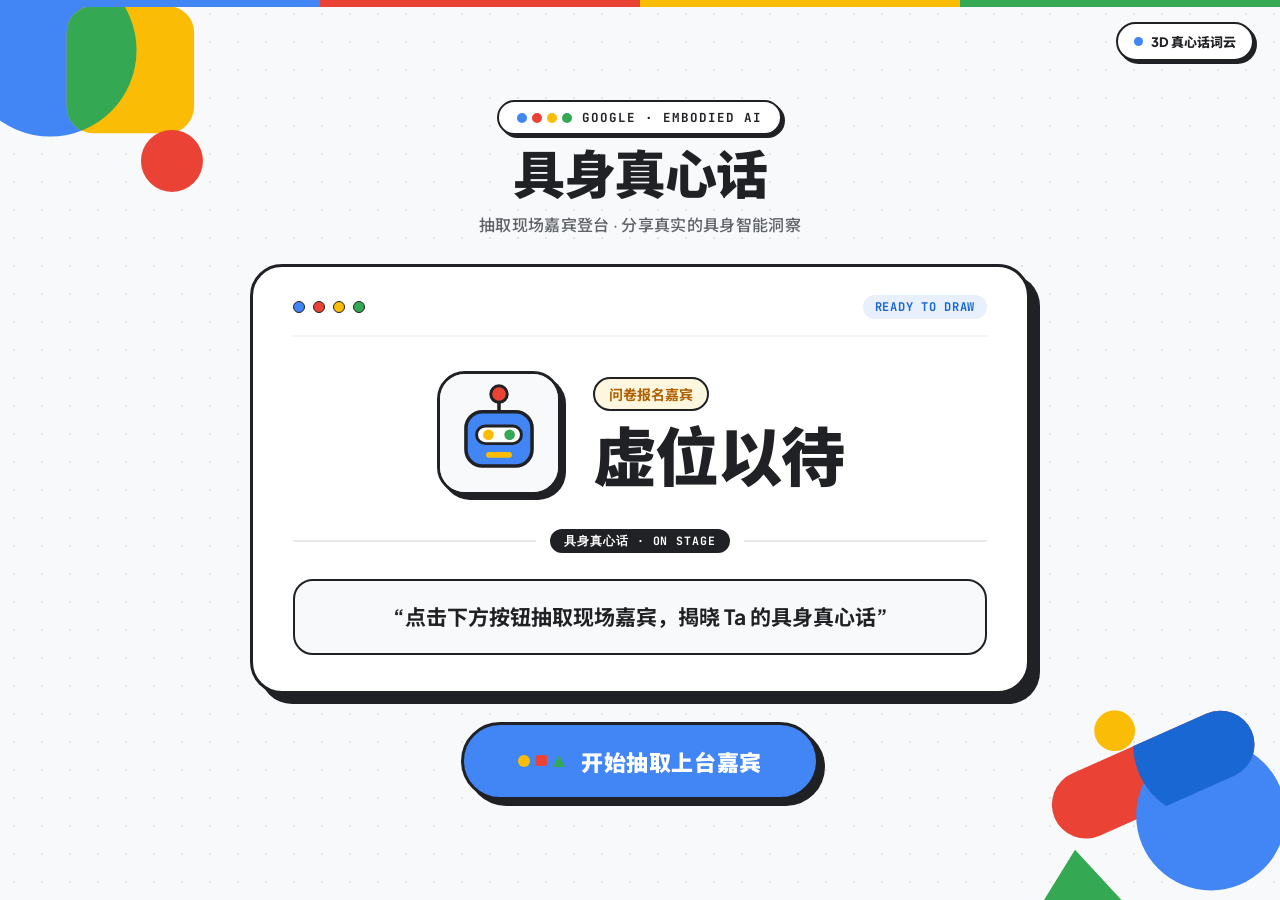
==== commit 07eb00e5: "feat: separate pure lottery stage and 3D floating truth cloud into standalone pages" ====
--- a/index.html
+++ b/index.html
@@ -3,23 +3,42 @@
 <head>
   <meta charset="UTF-8" />
   <meta name="viewport" content="width=device-width, initial-scale=1.0" />
-  <title>Google 具身真心话 · 3D 悬浮词云抽选</title>
+  <title>Google 具身真心话 · 现场抽选</title>
   <link rel="preconnect" href="https://fonts.googleapis.com">
   <link rel="preconnect" href="https://fonts.gstatic.com" crossorigin>
   <link href="https://fonts.googleapis.com/css2?family=JetBrains+Mono:wght@600;700&family=Noto+Sans+SC:wght@400;500;700;900&family=Plus+Jakarta+Sans:wght@700;800&display=swap" rel="stylesheet">
   <link rel="stylesheet" href="styles.css" />
 </head>
 <body>
-  <!-- Subtle Swiss Dot Grid & Google 4-Color Bauhaus Ambient Accents -->
+  <!-- Subtle Swiss Grid & Google 4-Color Bauhaus Geometric Background -->
   <div class="bg-grid" aria-hidden="true"></div>
-  <div class="bg-ambient-glow" aria-hidden="true">
-    <span class="glow-orb orb-blue"></span>
-    <span class="glow-orb orb-yellow"></span>
-    <span class="glow-orb orb-red"></span>
-    <span class="glow-orb orb-green"></span>
+
+  <div class="bg-geometry" aria-hidden="true">
+    <!-- Top Left Bauhaus Overlapping Shapes -->
+    <svg class="geo-corner geo-tl" viewBox="0 0 280 280" fill="none">
+      <circle cx="95" cy="95" r="78" fill="#4285F4" />
+      <rect x="110" y="55" width="115" height="115" rx="24" fill="#FBBC05" />
+      <clipPath id="tl-intersect">
+        <circle cx="95" cy="95" r="78" />
+      </clipPath>
+      <rect x="110" y="55" width="115" height="115" rx="24" fill="#34A853" clip-path="url(#tl-intersect)" />
+      <circle cx="205" cy="195" r="28" fill="#EA4335" />
+    </svg>
+
+    <!-- Bottom Right Bauhaus Overlapping Shapes -->
+    <svg class="geo-corner geo-br" viewBox="0 0 300 260" fill="none">
+      <rect x="45" y="110" width="190" height="60" rx="30" transform="rotate(-24 45 110)" fill="#EA4335" />
+      <circle cx="195" cy="135" r="66" fill="#4285F4" />
+      <clipPath id="br-intersect">
+        <circle cx="195" cy="135" r="66" />
+      </clipPath>
+      <rect x="45" y="110" width="190" height="60" rx="30" transform="rotate(-24 45 110)" fill="#1967D2" clip-path="url(#br-intersect)" />
+      <polygon points="75,165 135,230 35,230" fill="#34A853" />
+      <circle cx="110" cy="60" r="18" fill="#FBBC05" />
+    </svg>
   </div>
 
-  <!-- 4-Color Google Top Ribbon -->
+  <!-- 4-Color Top Bar -->
   <div class="top-color-bar">
     <span class="c-blue"></span>
     <span class="c-red"></span>
@@ -27,23 +46,18 @@
     <span class="c-green"></span>
   </div>
 
+  <!-- Quick Switch to Pure 3D Word Cloud Page -->
+  <a href="cloud.html" class="page-switch-pill" title="打开独立的 3D 真心话悬浮词云页面">
+    <span class="switch-dot"></span>
+    <span>3D 真心话词云</span>
+  </a>
+
   <!-- Confetti Canvas -->
   <canvas id="confetti-canvas"></canvas>
 
-  <!-- 3D Floating Truth Word Cloud Space (Full Viewport Mid-Air Orbit) -->
-  <div class="cloud-viewport" id="cloud-viewport" aria-label="具身真心话 3D 悬浮词云空间">
-    <!-- Subtle 3D Orbital Rings in Background -->
-    <div class="orbital-rings" aria-hidden="true">
-      <div class="ring ring-1"></div>
-      <div class="ring ring-2"></div>
-    </div>
-    <!-- 3D Floating Quote Capsules Container -->
-    <div class="cloud-stage-3d" id="cloud-stage-3d"></div>
-  </div>
-
-  <!-- Foreground UI Layer (Header, Spotlight Winner Card, Bottom Action Button) -->
-  <main class="ui-overlay">
-    <!-- Top Header -->
+  <!-- Single Pure Main Stage -->
+  <main class="main-screen">
+    <!-- Header Title Area -->
     <header class="hero-header">
       <div class="brand-pill">
         <span class="g-dots">
@@ -55,61 +69,60 @@
         <span class="brand-text">GOOGLE · EMBODIED AI</span>
       </div>
       <h1 class="hero-title">具身真心话</h1>
-      <p class="hero-subtitle">46 条现场具身洞察悬浮于空 · 抽取嘉宾登台分享</p>
+      <p class="hero-subtitle">抽取现场嘉宾登台 · 分享真实的具身智能洞察</p>
     </header>
 
-    <!-- Center Spotlight Area (Hidden or Minimized in pure Cloud View, Pops Out from 3D Cloud on Draw) -->
-    <section class="spotlight-zone" id="spotlight-zone">
-      <div class="stage-card is-hidden" id="stage-card">
-        <!-- Close / Back to Pure 3D Cloud Button -->
-        <button class="btn-minimize-card" id="btn-minimize-card" title="收起卡片，观赏全景 3D 悬浮词云 (Esc)">
-          <span>✕ 回到全景词云</span>
-        </button>
+    <!-- Centerpiece Lottery Stage Card -->
+    <section class="stage-card" id="stage-card">
+      <!-- Top Decorative Geometric Header Strip -->
+      <div class="card-top-strip">
+        <div class="strip-dots">
+          <span class="s-dot d-blue"></span>
+          <span class="s-dot d-red"></span>
+          <span class="s-dot d-yellow"></span>
+          <span class="s-dot d-green"></span>
+        </div>
+        <span class="stage-status-tag" id="stage-status-tag">READY TO DRAW</span>
+      </div>
 
-        <div class="card-top-strip">
-          <div class="strip-dots">
-            <span class="s-dot d-blue"></span>
-            <span class="s-dot d-red"></span>
-            <span class="s-dot d-yellow"></span>
-            <span class="s-dot d-green"></span>
-          </div>
-          <span class="stage-status-tag" id="stage-status-tag">ON STAGE · 登台分享</span>
+      <!-- Main Speaker Display Area -->
+      <div class="speaker-showcase">
+        <div class="avatar-frame" id="avatar-frame">
+          <!-- Bauhaus Embodied AI Geometric Avatar injected by JS -->
         </div>
 
-        <div class="speaker-showcase">
-          <div class="avatar-frame" id="avatar-frame"></div>
-          <div class="speaker-details">
-            <div class="speaker-org-tag" id="speaker-org">参会嘉宾</div>
-            <div class="speaker-name" id="speaker-name">虚位以待</div>
-          </div>
+        <div class="speaker-details">
+          <div class="speaker-org-tag" id="speaker-org">问卷报名嘉宾</div>
+          <div class="speaker-name" id="speaker-name">虚位以待</div>
         </div>
+      </div>
 
-        <div class="truth-divider">
-          <span class="div-line"></span>
-          <span class="div-badge">具身真心话 · EMBODIED TRUTH</span>
-          <span class="div-line"></span>
-        </div>
+      <!-- Divider with Geometric Node -->
+      <div class="truth-divider">
+        <span class="div-line"></span>
+        <span class="div-badge">具身真心话 · ON STAGE</span>
+        <span class="div-line"></span>
+      </div>
 
-        <div class="truth-box" id="truth-box">
-          <p class="truth-content" id="truth-content"></p>
-        </div>
+      <!-- Embodied Truth Quote / Question Area -->
+      <div class="truth-box" id="truth-box">
+        <p class="truth-content" id="truth-content">
+          “点击下方按钮抽取现场嘉宾，揭晓 Ta 的具身真心话”
+        </p>
       </div>
     </section>
 
-    <!-- Bottom Action Control -->
-    <footer class="action-area">
+    <!-- Single Action Button -->
+    <div class="action-area">
       <button class="draw-button" id="btn-draw">
         <span class="btn-shapes" aria-hidden="true">
           <i class="sh-circle"></i>
           <i class="sh-square"></i>
           <i class="sh-triangle"></i>
         </span>
-        <span class="btn-label" id="btn-label">从词云抽取上台嘉宾</span>
+        <span class="btn-label" id="btn-label">开始抽取上台嘉宾</span>
       </button>
-      <div class="cloud-tip">
-        鼠标滑动或拖拽可自由拨动半空中的「真心话词云」 · 按 <kbd>Space</kbd> 抽取 / 锁定嘉宾
-      </div>
-    </footer>
+    </div>
   </main>
 
   <script src="app.js"></script>
--- a/styles.css
+++ b/styles.css
@@ -41,7 +41,6 @@
   background-color: var(--bg-canvas);
   color: var(--text-main);
   overflow: hidden;
-  user-select: none;
   -webkit-font-smoothing: antialiased;
 }
 
@@ -49,59 +48,46 @@
 .bg-grid {
   position: fixed;
   inset: 0;
-  background-image: radial-gradient(#DADCE0 1.4px, transparent 1.4px);
+  background-image: radial-gradient(#DADCE0 1.5px, transparent 1.5px);
   background-size: 28px 28px;
   opacity: 0.75;
   pointer-events: none;
   z-index: 0;
 }
 
-/* Soft Google 4-Color Ambient Atmospheric Halos */
-.bg-ambient-glow {
+/* Bauhaus Geometric Corner Art */
+.bg-geometry {
   position: fixed;
   inset: 0;
   pointer-events: none;
-  z-index: 0;
-  overflow: hidden;
-}
-
-.glow-orb {
+  z-index: 1;
+}
+
+.geo-corner {
   position: absolute;
-  border-radius: 50%;
-  filter: blur(85px);
-  opacity: 0.24;
-}
-
-.orb-blue {
-  width: 460px;
-  height: 460px;
-  background: var(--g-blue);
-  top: -120px;
-  left: -100px;
-}
-
-.orb-yellow {
-  width: 420px;
-  height: 420px;
-  background: var(--g-yellow);
-  top: 15%;
-  right: -120px;
-}
-
-.orb-red {
-  width: 380px;
-  height: 380px;
-  background: var(--g-red);
-  bottom: -120px;
-  left: 18%;
-}
-
-.orb-green {
-  width: 400px;
-  height: 400px;
-  background: var(--g-green);
-  bottom: -100px;
-  right: 12%;
+  transition: transform 0.7s cubic-bezier(0.34, 1.56, 0.64, 1);
+}
+
+.geo-tl {
+  width: 310px;
+  height: 310px;
+  top: -55px;
+  left: -55px;
+}
+
+.geo-br {
+  width: 340px;
+  height: 300px;
+  bottom: -60px;
+  right: -50px;
+}
+
+body.is-rolling .geo-tl {
+  transform: rotate(14deg) scale(1.07);
+}
+
+body.is-rolling .geo-br {
+  transform: rotate(-14deg) scale(1.07);
 }
 
 /* Top 4-Color Ribbon */
@@ -113,13 +99,48 @@
   height: 7px;
   display: grid;
   grid-template-columns: repeat(4, 1fr);
-  z-index: 50;
+  z-index: 20;
 }
 
 .c-blue, .d-blue { background: var(--g-blue); }
 .c-red, .d-red { background: var(--g-red); }
 .c-yellow, .d-yellow { background: var(--g-yellow); }
 .c-green, .d-green { background: var(--g-green); }
+
+/* Page Switch Pill */
+.page-switch-pill {
+  position: fixed;
+  top: 22px;
+  right: 26px;
+  z-index: 30;
+  display: inline-flex;
+  align-items: center;
+  gap: 8px;
+  padding: 8px 16px;
+  border-radius: 999px;
+  background: var(--surface-white);
+  border: 2px solid var(--border-dark);
+  box-shadow: 3px 3px 0 var(--border-dark);
+  color: var(--text-main);
+  font-size: 13px;
+  font-weight: 800;
+  text-decoration: none;
+  transition: all 0.2s cubic-bezier(0.34, 1.56, 0.64, 1);
+}
+
+.page-switch-pill:hover {
+  transform: translate(-1px, -1px);
+  box-shadow: 5px 5px 0 var(--g-blue);
+  background: var(--g-blue-tint);
+}
+
+.switch-dot {
+  width: 9px;
+  height: 9px;
+  border-radius: 50%;
+  background: var(--g-blue);
+  display: inline-block;
+}
 
 /* Confetti Canvas */
 #confetti-canvas {
@@ -131,240 +152,65 @@
   z-index: 999;
 }
 
-/* ==========================================================================
-   3D Floating Word Cloud Viewport (Mid-Air Space)
-   ========================================================================== */
-.cloud-viewport {
-  position: fixed;
-  inset: 0;
+/* Main Centered Screen */
+.main-screen {
+  position: relative;
+  z-index: 10;
   width: 100%;
   height: 100%;
-  perspective: 1100px;
-  overflow: hidden;
-  z-index: 4;
-  cursor: grab;
-  transition: filter 0.45s ease, opacity 0.45s ease;
-}
-
-.cloud-viewport:active {
-  cursor: grabbing;
-}
-
-/* When Spotlight Winner Card is open, softly dim the background cloud so center card pops while cloud still orbits visibly around it */
-body.card-open .cloud-viewport {
-  opacity: 0.55;
-}
-
-/* Subtle 3D Orbital Guide Rings */
-.orbital-rings {
-  position: absolute;
-  inset: 0;
-  display: flex;
+  max-width: 960px;
+  margin: 0 auto;
+  padding: 36px 28px;
+  display: flex;
+  flex-direction: column;
   align-items: center;
   justify-content: center;
-  pointer-events: none;
-}
-
-.orbital-rings .ring {
-  position: absolute;
+  gap: 28px;
+}
+
+/* Header Section */
+.hero-header {
+  text-align: center;
+  display: flex;
+  flex-direction: column;
+  align-items: center;
+  gap: 10px;
+}
+
+.brand-pill {
+  display: inline-flex;
+  align-items: center;
+  gap: 10px;
+  padding: 7px 18px;
+  background: var(--surface-white);
+  border: 2px solid var(--border-dark);
+  border-radius: 999px;
+  box-shadow: 3px 3px 0 var(--border-dark);
+}
+
+.g-dots {
+  display: inline-flex;
+  align-items: center;
+  gap: 5px;
+}
+
+.g-dots i {
+  width: 10px;
+  height: 10px;
   border-radius: 50%;
-  border: 1.5px dashed rgba(66, 133, 244, 0.22);
-}
-
-.orbital-rings .ring-1 {
-  width: 760px;
-  height: 440px;
-  transform: rotateX(55deg) rotateZ(-12deg);
-}
-
-.orbital-rings .ring-2 {
-  width: 980px;
-  height: 560px;
-  border-color: rgba(52, 168, 83, 0.18);
-  transform: rotateX(62deg) rotateZ(16deg);
-}
-
-.cloud-stage-3d {
-  position: absolute;
-  width: 100%;
-  height: 100%;
-  transform-style: preserve-3d;
-}
-
-/* Individual Floating Truth Phrase Capsule in Mid-Air */
-.cloud-tag {
-  position: absolute;
-  left: 50%;
-  top: 50%;
-  display: inline-flex;
-  align-items: center;
-  gap: 10px;
-  padding: 10px 18px;
-  border-radius: 999px;
-  background: rgba(255, 255, 255, 0.94);
-  border: 2px solid var(--border-dark);
-  box-shadow: 4px 4px 0 var(--border-dark), 0 10px 24px rgba(32, 33, 36, 0.08);
-  white-space: nowrap;
-  max-width: 440px;
-  cursor: pointer;
-  will-change: transform, opacity, filter;
-  transition: background-color 0.2s ease, border-color 0.2s ease, box-shadow 0.2s ease;
-}
-
-.cloud-tag:hover {
-  background: #FFFFFF !important;
-  border-color: var(--g-blue) !important;
-  box-shadow: 6px 6px 0 var(--g-blue), 0 14px 28px rgba(66, 133, 244, 0.22) !important;
-  z-index: 900 !important;
-}
-
-/* 4-Color Google Variants for Floating Cloud Tags */
-.cloud-tag.tag-theme-blue {
-  border-color: var(--g-blue-dark);
-  box-shadow: 4px 4px 0 var(--g-blue);
-}
-.cloud-tag.tag-theme-red {
-  border-color: var(--g-red-dark);
-  box-shadow: 4px 4px 0 var(--g-red);
-}
-.cloud-tag.tag-theme-yellow {
-  border-color: #B06000;
-  box-shadow: 4px 4px 0 var(--g-yellow);
-}
-.cloud-tag.tag-theme-green {
-  border-color: var(--g-green-dark);
-  box-shadow: 4px 4px 0 var(--g-green);
-}
-
-/* Highlight flash during lottery spin */
-.cloud-tag.is-flashing {
-  background: var(--g-yellow) !important;
-  color: var(--text-main) !important;
-  border-color: var(--border-dark) !important;
-  box-shadow: 6px 6px 0 var(--border-dark), 0 0 28px rgba(251, 188, 5, 0.75) !important;
-}
-
-/* Geometric Shape Indicator inside Floating Tag */
-.tag-geo-dot {
-  width: 11px;
-  height: 11px;
-  flex-shrink: 0;
   display: inline-block;
-  border: 1.5px solid var(--border-dark);
-}
-
-.tag-theme-blue .tag-geo-dot {
-  background: var(--g-blue);
-  border-radius: 50%;
-}
-.tag-theme-red .tag-geo-dot {
-  background: var(--g-red);
-  border-radius: 3px;
-}
-.tag-theme-yellow .tag-geo-dot {
-  background: var(--g-yellow);
-  border-radius: 50%;
-}
-.tag-theme-green .tag-geo-dot {
-  background: var(--g-green);
-  border-radius: 999px 2px 999px 2px;
-}
-
-.tag-quote {
-  font-size: 15px;
-  font-weight: 800;
-  color: var(--text-main);
-  overflow: hidden;
-  text-overflow: ellipsis;
-  max-width: 310px;
-}
-
-.tag-author {
+}
+
+.brand-text {
+  font-family: var(--font-mono);
   font-size: 12.5px;
   font-weight: 700;
-  padding: 2px 10px;
-  border-radius: 999px;
-  background: var(--bg-canvas);
-  border: 1.5px solid var(--border-light);
-  color: var(--text-sub);
-  flex-shrink: 0;
-}
-
-.tag-theme-blue .tag-author { background: var(--g-blue-tint); color: var(--g-blue-dark); border-color: transparent; }
-.tag-theme-red .tag-author { background: var(--g-red-tint); color: var(--g-red-dark); border-color: transparent; }
-.tag-theme-yellow .tag-author { background: var(--g-yellow-tint); color: #B06000; border-color: transparent; }
-.tag-theme-green .tag-author { background: var(--g-green-tint); color: var(--g-green-dark); border-color: transparent; }
-
-/* ==========================================================================
-   Foreground UI Overlay (Header + Center Spotlight Card + Bottom Button)
-   ========================================================================== */
-.ui-overlay {
-  position: relative;
-  z-index: 20;
-  width: 100%;
-  height: 100%;
-  padding: 26px 28px 24px;
-  display: flex;
-  flex-direction: column;
-  align-items: center;
-  justify-content: space-between;
-  pointer-events: none; /* Let mouse drag pass through to 3D cloud in empty areas */
-}
-
-.hero-header,
-.action-area,
-.stage-card:not(.is-hidden) {
-  pointer-events: auto;
-}
-
-/* Top Header */
-.hero-header {
-  text-align: center;
-  display: flex;
-  flex-direction: column;
-  align-items: center;
-  gap: 8px;
-  background: rgba(248, 249, 250, 0.82);
-  backdrop-filter: blur(10px);
-  padding: 12px 32px 14px;
-  border-radius: 28px;
-  border: 2px solid rgba(32, 33, 36, 0.12);
-}
-
-.brand-pill {
-  display: inline-flex;
-  align-items: center;
-  gap: 10px;
-  padding: 5px 16px;
-  background: var(--surface-white);
-  border: 2px solid var(--border-dark);
-  border-radius: 999px;
-  box-shadow: 3px 3px 0 var(--border-dark);
-}
-
-.g-dots {
-  display: inline-flex;
-  align-items: center;
-  gap: 5px;
-}
-
-.g-dots i {
-  width: 9px;
-  height: 9px;
-  border-radius: 50%;
-  display: inline-block;
-}
-
-.brand-text {
-  font-family: var(--font-mono);
-  font-size: 12px;
-  font-weight: 700;
   letter-spacing: 0.08em;
   color: var(--text-main);
 }
 
 .hero-title {
-  font-size: 42px;
+  font-size: 52px;
   font-weight: 900;
   letter-spacing: -0.02em;
   line-height: 1.1;
@@ -372,101 +218,56 @@
 }
 
 .hero-subtitle {
-  font-size: 14.5px;
-  font-weight: 600;
+  font-size: 16px;
+  font-weight: 500;
   color: var(--text-sub);
-}
-
-/* Center Spotlight Zone */
-.spotlight-zone {
-  width: 100%;
-  max-width: 760px;
-  display: flex;
-  align-items: center;
-  justify-content: center;
-}
-
+  letter-spacing: 0.02em;
+}
+
+/* Centerpiece Stage Card */
 .stage-card {
   width: 100%;
-  background: rgba(255, 255, 255, 0.97);
-  backdrop-filter: blur(14px);
+  max-width: 780px;
+  background: var(--surface-white);
   border: 3px solid var(--border-dark);
   border-radius: 32px;
-  box-shadow: 12px 12px 0 var(--border-dark), 0 24px 60px rgba(32, 33, 36, 0.18);
-  padding: 26px 38px 34px;
+  box-shadow: 10px 10px 0 var(--border-dark);
+  padding: 28px 40px 36px;
   display: flex;
   flex-direction: column;
-  gap: 22px;
+  gap: 26px;
   position: relative;
-  transition: all 0.42s cubic-bezier(0.34, 1.56, 0.64, 1);
-  transform-origin: center center;
-}
-
-.stage-card.is-hidden {
-  opacity: 0;
-  transform: scale(0.55) translateY(30px);
-  pointer-events: none;
+  transition: transform 0.35s cubic-bezier(0.34, 1.56, 0.64, 1), box-shadow 0.35s ease;
 }
 
 .stage-card.winner-locked {
-  animation: flyFromCloud 0.55s cubic-bezier(0.34, 1.56, 0.64, 1);
-}
-
-.stage-card.accent-blue { box-shadow: 12px 12px 0 var(--g-blue), 0 24px 60px rgba(66, 133, 244, 0.22); }
-.stage-card.accent-red { box-shadow: 12px 12px 0 var(--g-red), 0 24px 60px rgba(234, 67, 53, 0.22); }
-.stage-card.accent-yellow { box-shadow: 12px 12px 0 var(--g-yellow), 0 24px 60px rgba(251, 188, 5, 0.25); }
-.stage-card.accent-green { box-shadow: 12px 12px 0 var(--g-green), 0 24px 60px rgba(52, 168, 83, 0.22); }
-
-@keyframes flyFromCloud {
-  0% {
-    opacity: 0;
-    transform: scale(0.35) translateZ(-200px);
-  }
-  70% {
-    opacity: 1;
-    transform: scale(1.03) translateZ(0);
-  }
-  100% {
-    opacity: 1;
-    transform: scale(1) translateZ(0);
-  }
-}
-
-/* Minimize / Back to Cloud Button */
-.btn-minimize-card {
-  position: absolute;
-  top: 22px;
-  right: 26px;
-  padding: 6px 14px;
-  border-radius: 999px;
-  border: 2px solid var(--border-dark);
-  background: var(--bg-canvas);
-  font-family: var(--font-sans);
-  font-size: 12.5px;
-  font-weight: 800;
-  color: var(--text-main);
-  cursor: pointer;
-  transition: all 0.2s ease;
-}
-
-.btn-minimize-card:hover {
-  background: var(--g-yellow);
-  transform: translateY(-1px);
-  box-shadow: 2px 2px 0 var(--border-dark);
-}
-
+  animation: cardPop 0.55s cubic-bezier(0.34, 1.56, 0.64, 1);
+}
+
+.stage-card.accent-blue { box-shadow: 10px 10px 0 var(--g-blue); }
+.stage-card.accent-red { box-shadow: 10px 10px 0 var(--g-red); }
+.stage-card.accent-yellow { box-shadow: 10px 10px 0 var(--g-yellow); }
+.stage-card.accent-green { box-shadow: 10px 10px 0 var(--g-green); }
+
+@keyframes cardPop {
+  0% { transform: scale(0.94); }
+  60% { transform: scale(1.02); }
+  100% { transform: scale(1); }
+}
+
+/* Top Strip inside Stage Card */
 .card-top-strip {
   display: flex;
   align-items: center;
-  gap: 14px;
-  padding-bottom: 14px;
+  justify-content: space-between;
+  padding-bottom: 16px;
   border-bottom: 2px solid #F1F3F4;
 }
 
 .strip-dots {
   display: flex;
   align-items: center;
-  gap: 7px;
+  gap: 8px;
 }
 
 .s-dot {
@@ -487,18 +288,20 @@
   color: var(--g-blue-dark);
 }
 
+/* Speaker Display Area */
 .speaker-showcase {
   display: flex;
   align-items: center;
   justify-content: center;
-  gap: 28px;
+  gap: 32px;
+  padding: 8px 0;
 }
 
 .avatar-frame {
-  width: 116px;
-  height: 116px;
-  min-width: 116px;
-  border-radius: 26px;
+  width: 124px;
+  height: 124px;
+  min-width: 124px;
+  border-radius: 28px;
   border: 3px solid var(--border-dark);
   background: var(--bg-canvas);
   box-shadow: 5px 5px 0 var(--border-dark);
@@ -512,7 +315,8 @@
   display: flex;
   flex-direction: column;
   align-items: flex-start;
-  gap: 8px;
+  gap: 10px;
+  min-width: 240px;
 }
 
 .speaker-org-tag {
@@ -521,7 +325,7 @@
   padding: 5px 14px;
   border-radius: 999px;
   border: 2px solid var(--border-dark);
-  font-size: 13.5px;
+  font-size: 14px;
   font-weight: 700;
   background: var(--g-yellow-tint);
   color: #B06000;
@@ -533,13 +337,14 @@
 .speaker-org-tag.tag-green { background: var(--g-green-tint); color: var(--g-green-dark); }
 
 .speaker-name {
-  font-size: 58px;
+  font-size: 64px;
   font-weight: 900;
   line-height: 1.08;
   letter-spacing: -0.02em;
   color: var(--text-main);
 }
 
+/* Divider */
 .truth-divider {
   display: flex;
   align-items: center;
@@ -554,7 +359,7 @@
 
 .div-badge {
   font-family: var(--font-mono);
-  font-size: 11px;
+  font-size: 11.5px;
   font-weight: 700;
   letter-spacing: 0.08em;
   padding: 4px 14px;
@@ -563,27 +368,28 @@
   color: #FFFFFF;
 }
 
+/* Embodied Truth Box */
 .truth-box {
   background: var(--bg-canvas);
   border: 2px solid var(--border-dark);
   border-radius: 20px;
-  padding: 18px 24px;
+  padding: 20px 26px;
   text-align: center;
+  position: relative;
 }
 
 .truth-content {
-  font-size: 20px;
-  font-weight: 800;
+  font-size: 21px;
+  font-weight: 700;
   line-height: 1.5;
   color: var(--text-main);
 }
 
-/* Bottom Action Dock */
+/* Action Button */
 .action-area {
   display: flex;
   flex-direction: column;
   align-items: center;
-  gap: 10px;
 }
 
 .draw-button {
@@ -591,13 +397,13 @@
   align-items: center;
   justify-content: center;
   gap: 16px;
-  padding: 18px 50px;
+  padding: 20px 54px;
   border-radius: 999px;
   border: 3px solid var(--border-dark);
   background: var(--g-blue);
   color: #FFFFFF;
   font-family: var(--font-sans);
-  font-size: 21px;
+  font-size: 22px;
   font-weight: 900;
   letter-spacing: 0.03em;
   cursor: pointer;
@@ -655,33 +461,12 @@
   display: inline-block;
 }
 
-.cloud-tip {
-  font-size: 12.5px;
-  font-weight: 600;
-  color: var(--text-sub);
-  background: rgba(255, 255, 255, 0.85);
-  backdrop-filter: blur(6px);
-  padding: 5px 16px;
-  border-radius: 999px;
-  border: 1px solid var(--border-light);
-}
-
-.cloud-tip kbd {
-  background: var(--surface-white);
-  border: 1.5px solid var(--border-dark);
-  border-radius: 5px;
-  padding: 1px 6px;
-  font-family: var(--font-mono);
-  font-size: 11px;
-  font-weight: 700;
-}
-
-@media (max-width: 720px) {
-  .hero-title { font-size: 32px; }
-  .stage-card { padding: 20px; }
-  .speaker-showcase { flex-direction: column; text-align: center; gap: 14px; }
+@media (max-width: 680px) {
+  .hero-title { font-size: 38px; }
+  .stage-card { padding: 22px; }
+  .speaker-showcase { flex-direction: column; text-align: center; gap: 16px; }
   .speaker-details { align-items: center; }
-  .speaker-name { font-size: 40px; }
-  .truth-content { font-size: 16px; }
-  .draw-button { padding: 14px 32px; font-size: 18px; }
-}
+  .speaker-name { font-size: 44px; }
+  .truth-content { font-size: 17px; }
+  .draw-button { padding: 16px 36px; font-size: 18px; }
+}
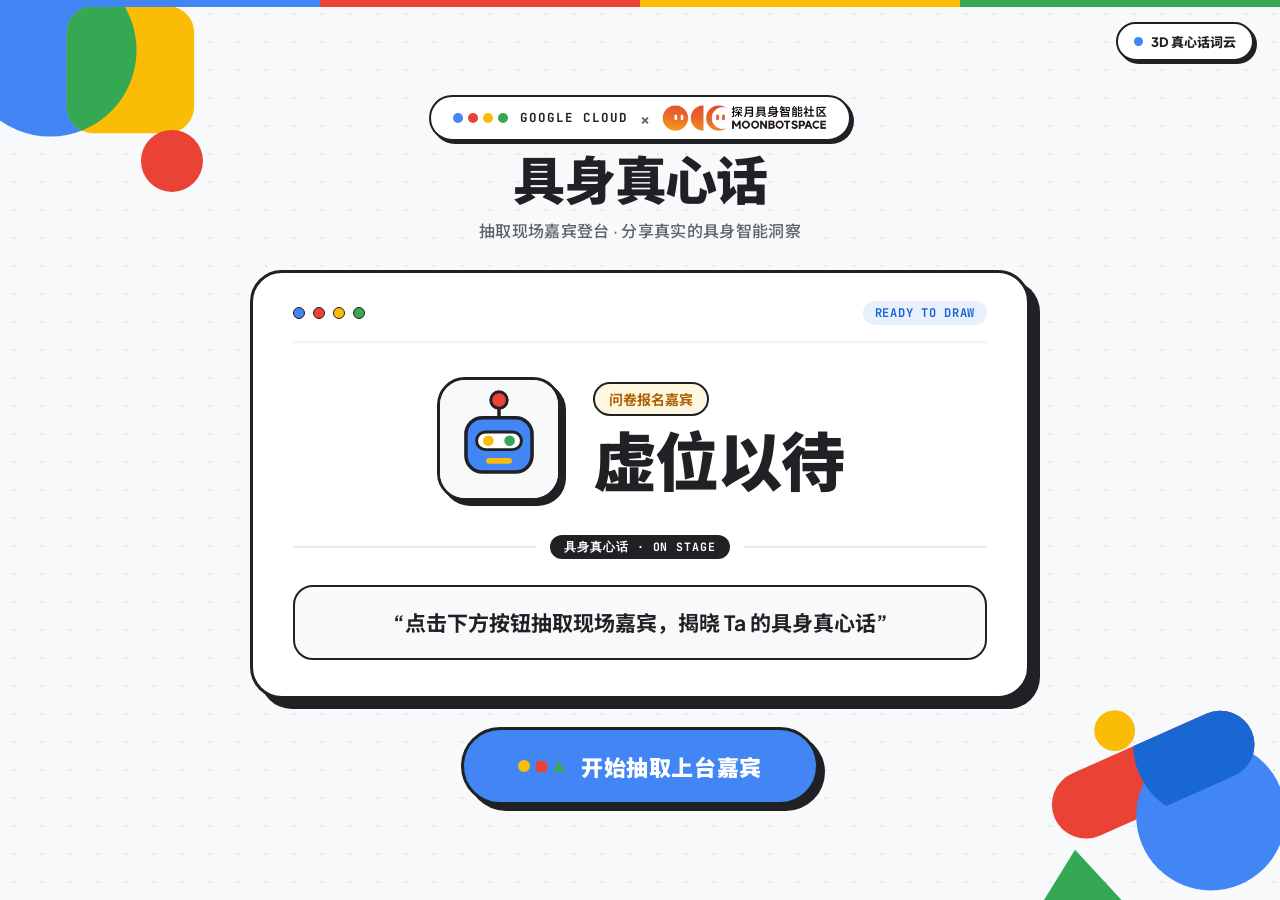
==== commit b60abccc: "feat: add official Tanyue co-branded logo to lottery stage header" ====
--- a/index.html
+++ b/index.html
@@ -66,7 +66,9 @@
           <i class="d-yellow"></i>
           <i class="d-green"></i>
         </span>
-        <span class="brand-text">GOOGLE · EMBODIED AI</span>
+        <span class="brand-text">GOOGLE CLOUD</span>
+        <span class="brand-cross" aria-hidden="true">×</span>
+        <img src="tanyue-logo.png" alt="探月具身智能社区 MOONBOTSPACE" class="tanyue-logo" />
       </div>
       <h1 class="hero-title">具身真心话</h1>
       <p class="hero-subtitle">抽取现场嘉宾登台 · 分享真实的具身智能洞察</p>
--- a/styles.css
+++ b/styles.css
@@ -180,8 +180,9 @@
 .brand-pill {
   display: inline-flex;
   align-items: center;
-  gap: 10px;
-  padding: 7px 18px;
+  justify-content: center;
+  gap: 12px;
+  padding: 8px 22px;
   background: var(--surface-white);
   border: 2px solid var(--border-dark);
   border-radius: 999px;
@@ -207,6 +208,20 @@
   font-weight: 700;
   letter-spacing: 0.08em;
   color: var(--text-main);
+}
+
+.brand-cross {
+  font-size: 15px;
+  font-weight: 800;
+  color: var(--text-sub);
+  line-height: 1;
+}
+
+.tanyue-logo {
+  height: 26px;
+  width: auto;
+  display: block;
+  object-fit: contain;
 }
 
 .hero-title {
@@ -462,6 +477,9 @@
 }
 
 @media (max-width: 680px) {
+  .brand-pill { padding: 6px 14px; gap: 8px; }
+  .brand-text { font-size: 11px; }
+  .tanyue-logo { height: 20px; }
   .hero-title { font-size: 38px; }
   .stage-card { padding: 22px; }
   .speaker-showcase { flex-direction: column; text-align: center; gap: 16px; }
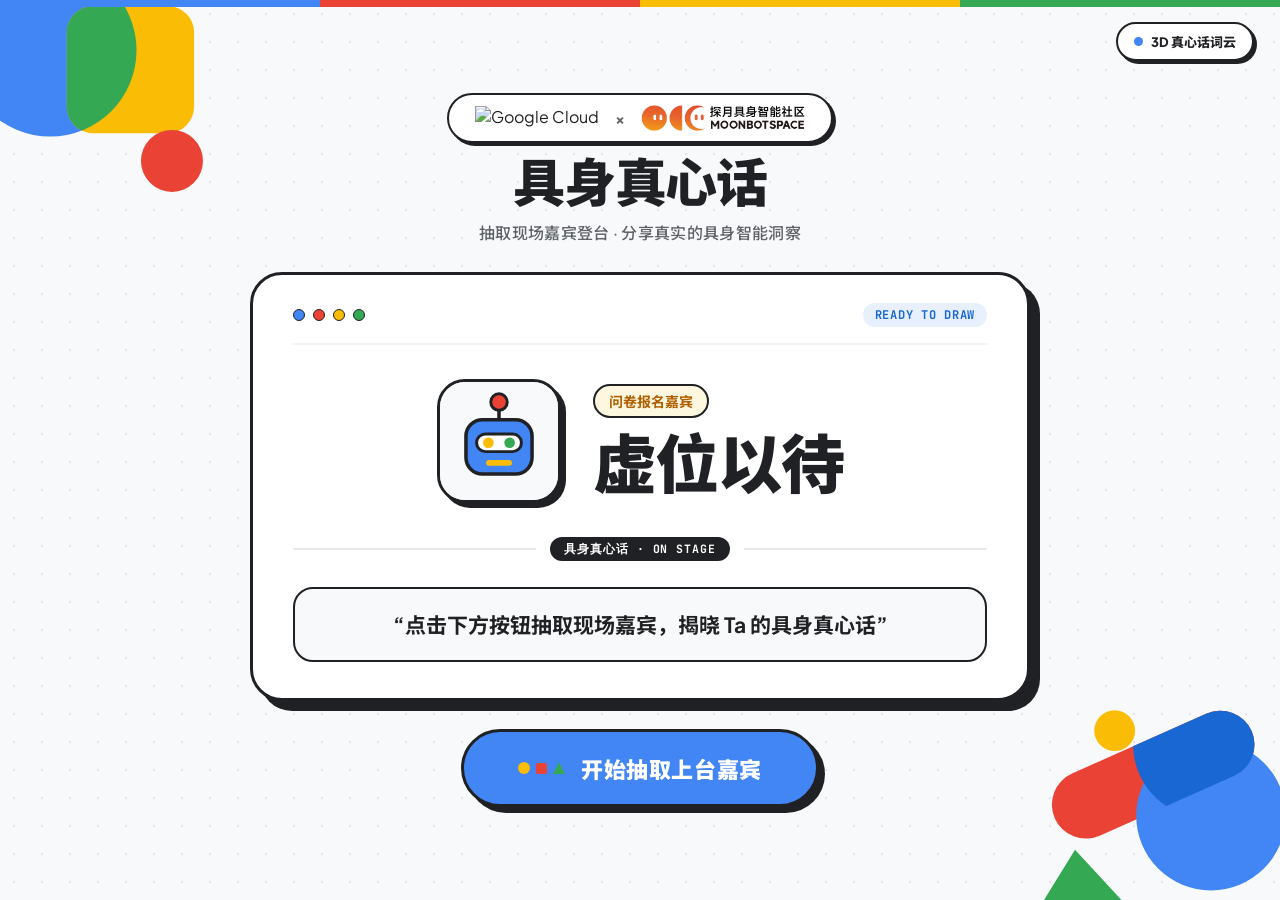
==== commit d7917dea: "feat: use official Google Cloud horizontal SVG logo in co-branded header" ====
--- a/index.html
+++ b/index.html
@@ -60,13 +60,7 @@
     <!-- Header Title Area -->
     <header class="hero-header">
       <div class="brand-pill">
-        <span class="g-dots">
-          <i class="d-blue"></i>
-          <i class="d-red"></i>
-          <i class="d-yellow"></i>
-          <i class="d-green"></i>
-        </span>
-        <span class="brand-text">GOOGLE CLOUD</span>
+        <img src="google-cloud-logo.svg" alt="Google Cloud" class="google-cloud-logo" />
         <span class="brand-cross" aria-hidden="true">×</span>
         <img src="tanyue-logo.png" alt="探月具身智能社区 MOONBOTSPACE" class="tanyue-logo" />
       </div>
--- a/styles.css
+++ b/styles.css
@@ -181,33 +181,20 @@
   display: inline-flex;
   align-items: center;
   justify-content: center;
-  gap: 12px;
-  padding: 8px 22px;
+  gap: 16px;
+  padding: 10px 26px;
   background: var(--surface-white);
   border: 2px solid var(--border-dark);
   border-radius: 999px;
   box-shadow: 3px 3px 0 var(--border-dark);
 }
 
-.g-dots {
-  display: inline-flex;
-  align-items: center;
-  gap: 5px;
-}
-
-.g-dots i {
-  width: 10px;
-  height: 10px;
-  border-radius: 50%;
-  display: inline-block;
-}
-
-.brand-text {
-  font-family: var(--font-mono);
-  font-size: 12.5px;
-  font-weight: 700;
-  letter-spacing: 0.08em;
-  color: var(--text-main);
+.google-cloud-logo {
+  height: 26px;
+  width: auto;
+  display: block;
+  object-fit: contain;
+  transform: translateY(1px);
 }
 
 .brand-cross {
@@ -477,8 +464,8 @@
 }
 
 @media (max-width: 680px) {
-  .brand-pill { padding: 6px 14px; gap: 8px; }
-  .brand-text { font-size: 11px; }
+  .brand-pill { padding: 7px 16px; gap: 10px; }
+  .google-cloud-logo { height: 20px; }
   .tanyue-logo { height: 20px; }
   .hero-title { font-size: 38px; }
   .stage-card { padding: 22px; }
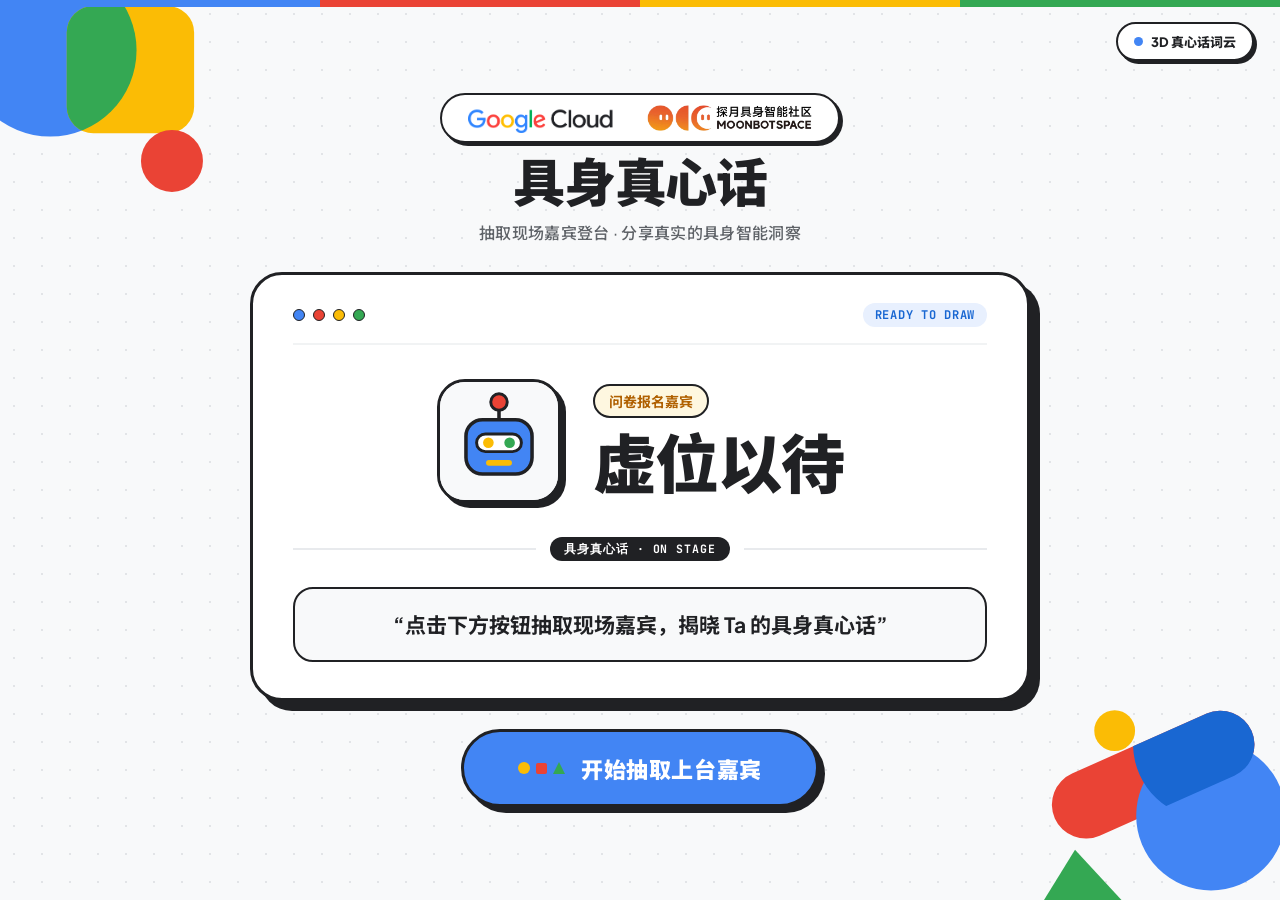
==== commit 9e570a2a: "feat: switch to official Google Cloud v2 PNG logo and clean co-branded lockup" ====
--- a/index.html
+++ b/index.html
@@ -60,8 +60,7 @@
     <!-- Header Title Area -->
     <header class="hero-header">
       <div class="brand-pill">
-        <img src="google-cloud-logo.svg" alt="Google Cloud" class="google-cloud-logo" />
-        <span class="brand-cross" aria-hidden="true">×</span>
+        <img src="google-cloud-logo.png" alt="Google Cloud" class="google-cloud-logo" />
         <img src="tanyue-logo.png" alt="探月具身智能社区 MOONBOTSPACE" class="tanyue-logo" />
       </div>
       <h1 class="hero-title">具身真心话</h1>
--- a/styles.css
+++ b/styles.css
@@ -181,7 +181,7 @@
   display: inline-flex;
   align-items: center;
   justify-content: center;
-  gap: 16px;
+  gap: 28px;
   padding: 10px 26px;
   background: var(--surface-white);
   border: 2px solid var(--border-dark);
@@ -194,14 +194,7 @@
   width: auto;
   display: block;
   object-fit: contain;
-  transform: translateY(1px);
-}
-
-.brand-cross {
-  font-size: 15px;
-  font-weight: 800;
-  color: var(--text-sub);
-  line-height: 1;
+  transform: translateY(2px);
 }
 
 .tanyue-logo {
@@ -464,7 +457,7 @@
 }
 
 @media (max-width: 680px) {
-  .brand-pill { padding: 7px 16px; gap: 10px; }
+  .brand-pill { padding: 7px 16px; gap: 16px; }
   .google-cloud-logo { height: 20px; }
   .tanyue-logo { height: 20px; }
   .hero-title { font-size: 38px; }
